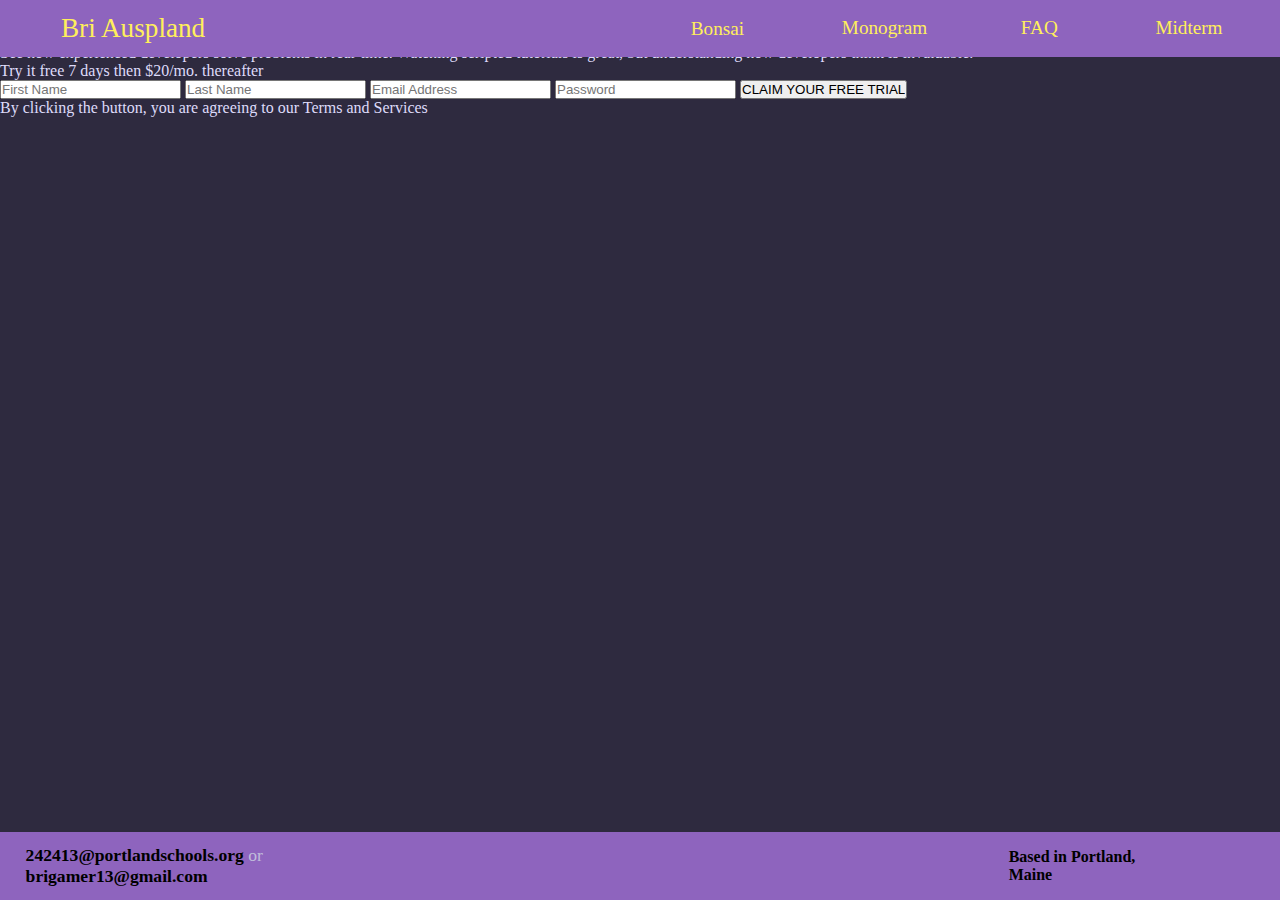
==== index.html @ fe3e2e98 "commit" ====
<!DOCTYPE html>
<html lang="en">
<head>
    <meta charset="UTF-8">
    <meta name="viewport" content="width=device-width, initial-scale=1.0">
    <link rel="stylesheet" href="https://cdnjs.cloudflare.com/ajax/libs/font-awesome/6.4.2/css/all.min.css" integrity="sha512-z3gLpd7yknf1YoNbCzqRKc4qyor8gaKU1qmn+CShxbuBusANI9QpRohGBreCFkKxLhei6S9CQXFEbbKuqLg0DA==" crossorigin="anonymous" referrerpolicy="no-referrer"/>
    <link rel="preconnect" href="https://fonts.googleapis.com">
    <link rel="preconnect" href="https://fonts.gstatic.com" crossorigin>
    <link href="https://fonts.googleapis.com/css2?family=Poppins:wght@400;500;600;700&family=Work+Sans:wght@400;600;700&display=swap" rel="stylesheet">
    <link rel="stylesheet" href="index.css">
    <title>Bri - Websites</title>
</head>
<body>
    <header>
        <div class="user">
            <i class="fa-solid fa-user i_user"></i>
            <p class="my_name">Bri Auspland</p>
        </div>
        <i class="fa-solid fa-bars menu"></i>
        <ul class="links">
            <li><a href="html/bonsai.html" class="project">Bonsai</a></li>
            <li><a href="html/monogram.html" class="project">Monogram</a></li>
            <li><a href="html/hamburger.html" class="project">FAQ</a></li>
            <li><a href="html/midterm.html" class="project">Midterm</a></li>
        </ul>
        <ul class="hamburg">
            <i class="fa-solid fa-xmark close"></i>
            <p class="info">Links to projects</p>
            <li><a href="html/bonsai.html" class="project">Bonsai</a></li>
            <li><a href="html/monogram.html" class="project">Monogram</a></li>
            <li><a href="html/hamburger.html" class="project">FAQ</a></li>
            <li><a href="html/midterm.html" class="project">Midterm</a></li>
        </ul>
    </header>

    <main>
        <div class="sign-up">
            <div class="top-text">
                <p class="title">Learn to code by watching others</p>
                <p class="sub-title">See how experienced developers solve problems in real-time. Watching scripted tutorials is great, but understanding how developers think is invaluable.</p>
            </div>
            <div class="bot-half">
                <div class="purp-box">
                    <p class="adver"><span class="bold">Try it free 7 days</span> then $20/mo. thereafter</p>
                </div>

                <div class="white-box">
                    <form action="" class="trial">
                        <input type="text" name="fname" id="fname" placeholder="First Name">
                        <input type="text" name="lname" id="lname" placeholder="Last Name">
                        <input type="email" name="email" id="email" placeholder="Email Address">
                        <input type="password" name="password" id="password" placeholder="Password">
                        <input type="submit" value="CLAIM YOUR FREE TRIAL">
                    </form>
                    <p class="disclaim">By clicking the button, you are agreeing to our <span class="orange-clr">Terms and Services</span></p>
                </div>
            </div>
        </div>
    </main>

    <footer>
        <div class="foot_l">
            <p>242413@portlandschools.org <span class="or">or</span> brigamer13@gmail.com</p>
        </div>
        <div class="foot_r">
            <p class="foot_text">Based in Portland, Maine</p>
            <div class="icons">
                <a href="https://instagram.com/vaebrix/" target="_blank" class="contact"><i class="fa-brands fa-square-instagram"></i></a>
                <a href="https://facebook.com/profile.php/?id=100013125030064" target="_blank" class="contact"><i class="fa-brands fa-square-facebook"></i></a>
                <a href="https://tiktok.com/@vaebrix" target="_blank" class="contact"><i class="fa-brands fa-tiktok"></i></a>
                <a href="https://github.com/BriA827" target="_blank" class="contact"><i class="fa-brands fa-github"></i></a>
            </div>
        </div>
    </footer>
    <script src="index.js"></script>
</body>
</html>
---- index.css ----
:root{
    --primary-red: hsl(0, 100%, 74%);
    --primary-green: hsl(154, 59%, 51%);
    --accent-purple: hsl(248, 32%, 49%);
    --neutral-grey: hsl(249, 10%, 26%);
    --neutral-white: hsl(246, 25%, 77%);
}

*{
    box-sizing: border-box;
    margin: 0;
    padding: 0;
}

body{
    background-color: rgb(46, 42, 63);
}

header{
    position: fixed;
    width: 100%;
    padding: 1%;
    display: flex;
    flex-direction: row;
    justify-content: space-between;
    align-items: center;
    background-color: rgb(142, 100, 190);
    color: rgb(255, 239, 91);
}

.user{
    width: 25%;
    display: flex;
    justify-content: start;
    align-items: center;
    padding-left: 2%;
    font-size: clamp(1.5rem, 3vw, 1.7rem);
}

.i_user{
    font-size: clamp(1.5rem, 3vw, 1.7rem);
    padding: 0 4%;
}

.menu,.close,.info,.hamburg{
    display: none;
}

.links{
    width: 50%;
    list-style-type: none;
    display: flex;
    justify-content: space-around;
    align-items: center;
}

.project:hover{
    border: 1px solid rgba(46, 42, 63, 0.5);
    box-shadow: 6px 6px 2px rgba(0, 0, 0, 0.089);
    border-radius: 10px;
}

.project{
    border: 1px solid transparent;
    width: 100%;
    text-decoration: none;
    color: rgb(255, 239, 91);
    font-size: larger;
    background: rgb(142, 100, 190);
    padding: 5%;
}

main{
    margin: 0;
    padding: 2% 0;
    color: rgb(222, 219, 250);
}

.main_title{
    margin: 3% 2% 0 2%;
    color: rgb(255, 255, 255);
}

.contact{
    font-size: x-large;
    color: #000000;
}

footer{
    width: 100%;
    position:fixed;
    left:0px;
    bottom:0px;
    padding: 1% 2%;
    display: flex;
    flex-direction: row;
    justify-content: space-between;
    align-items: center;
    background-color: rgb(142, 100, 190);
    color: rgb(0, 0, 0);
}

.foot_l{
    display: flex;
    width: 25%;
    font-size: clamp(.6rem, 3vw, 1.1rem);
    align-items: center;
    font-weight: bold;
}

.or{
    font-weight: 100;
    color: rgb(192, 189, 219)
}

.foot_r{
  width: 20%;
  font-size: clamp(.5rem, 3vw, 1rem);
  display: flex;
  justify-content: space-between;
  align-items: center;
  font-weight: bold;
}

.icons{
    width: 50%;
    display: flex;
    justify-content: space-evenly;
}

@media (max-width: 700px){
    .menu{
        display: flex;
        padding-right: 5%;
    }
    .user{
        width: 100%;
    }
    .links{
        display: none;
    }
    header{
        height: 6vh;
    }
    .hamburg{
        width: 50%;
        list-style-type: none;
        background-color: rgb(142, 100, 190);
        position: absolute;
        top: 0;
        left: 0;
        width: 100%;
        height: fit-content;
        padding-bottom: 5%;
        border: 2px solid black;
        box-shadow: 6px 10px 5px rgba(0, 0, 0, 0.342);
        display: none;
        flex-direction: column;
        justify-content: start;
        align-items: center;
    }
    li{
        margin-top: 4%;
    }
    .info{
        font-size: x-large;
        font-weight: bold;
        display: flex;
        
        padding-top: 1%;
    }
    .close{
        width: 80%;
        justify-content: right;
        display: flex;
        font-size: x-large;
        padding: 4% 0 0 88%;
    }
    footer{
        justify-content: space-between;
    }
    .foot_l{
        width: 40%;
    }
    .foot_r{
        width: 55%;
        justify-content: space-between;
    }
    .icons > a{
        padding: 0 2%;
    }
    .sign-up{
        height: 100vh;
        padding: 20% 5%;
        background-color: var(--primary-red);
        background-image: url("images/bg-intro-desktop.png");
        font-family: 'Poppins', sans-serif;
        display: flex;
        flex-direction: column;
        justify-content: start;
        align-items: center;
    }
    .title{
        font-weight: 700;
        font-size: x-large;
        text-align: center;
        width: 85%;
        color: white;
        margin-left: 8%;
    }
    .sub-title{
        text-align: center;
        color: white;
        margin-top: 5%;
        padding: 0 3%;
    }
    .purp-box{
        background-color: var(--accent-purple);
        text-align: center;
        margin: 10% 0 6% 0;
        padding: 5% 15%;
        border-radius: 10px;
        box-shadow: 0px 7px 0px rgba(0, 0, 0, 0.158);
        color: var(--neutral-white);
    }
    .bold{
        font-weight: 600;
        color: white;
    }
    .white-box{
        background-color: white;
        border-radius: 10px;
        box-shadow: 0px 7px 0px rgba(0, 0, 0, 0.137);
        padding: 7%;
    }
    input>::placeholder{
        color: var(--neutral-grey);
        font-weight: 600;
    }
}
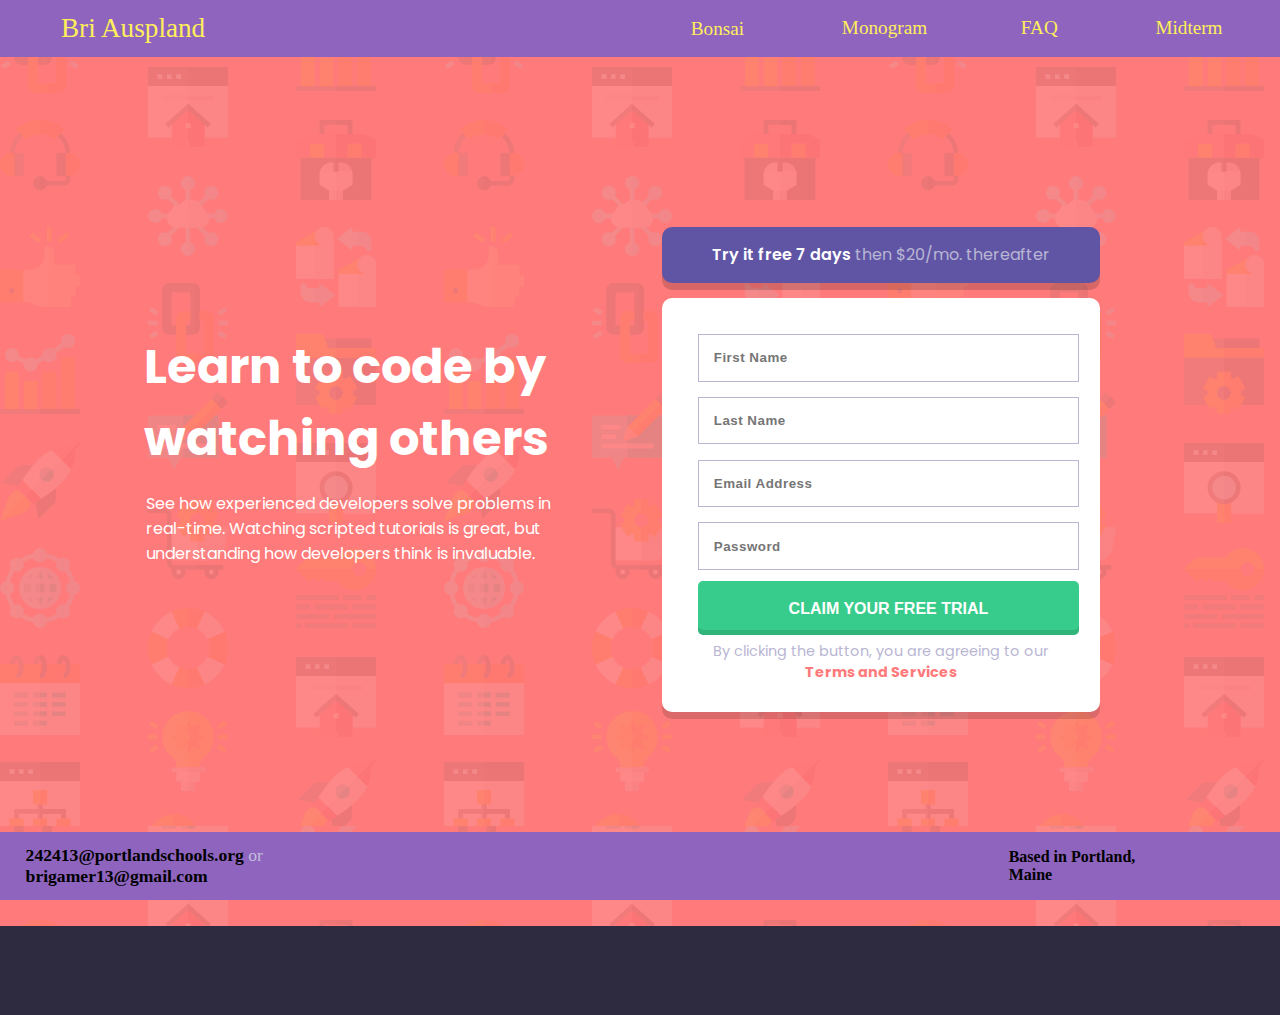
==== commit bd5ef416: "commit" ====
--- a/index.html
+++ b/index.html
@@ -46,10 +46,10 @@
 
                 <div class="white-box">
                     <form action="" class="trial">
-                        <input type="text" name="fname" id="fname" placeholder="First Name">
-                        <input type="text" name="lname" id="lname" placeholder="Last Name">
-                        <input type="email" name="email" id="email" placeholder="Email Address">
-                        <input type="password" name="password" id="password" placeholder="Password">
+                        <input type="text" name="fname" id="fname" placeholder="First Name" required>
+                        <input type="text" name="lname" id="lname" placeholder="Last Name" required>
+                        <input type="email" name="email" id="email" placeholder="Email Address" required>
+                        <input type="password" name="password" id="password" placeholder="Password" required>
                         <input type="submit" value="CLAIM YOUR FREE TRIAL">
                     </form>
                     <p class="disclaim">By clicking the button, you are agreeing to our <span class="orange-clr">Terms and Services</span></p>
--- a/index.css
+++ b/index.css
@@ -128,6 +128,100 @@
     justify-content: space-evenly;
 }
 
+.sign-up{
+        height: 100vh;
+        padding: 0% 5%;
+        background-color: var(--primary-red);
+        background-image: url("images/bg-intro-desktop.png");
+        font-family: 'Poppins', sans-serif;
+        display: flex;
+        flex-direction: row;
+        justify-content: start;
+        align-items: center;
+        margin-bottom: 5%;
+        padding: 0 8%;
+    }
+    .top-text{
+        width: 50%;
+        margin-right: 4%;
+        padding-bottom: 5%;
+    }
+    .title{
+        font-weight: 700;
+        font-size: 3rem;
+        color: white;
+        margin-left: 8%;
+        width: 80%;
+    }
+    .sub-title{
+        color: white;
+        width: 80%;
+        margin: 3% 0 0 8.5%;
+    }
+    .bot-half{
+        width: 50%;
+        padding-bottom: 6%;
+    }
+    .purp-box{
+        background-color: var(--accent-purple);
+        text-align: center;
+        margin: 10% 0 3% 0;
+        padding: 3% 2%;
+        border-radius: 10px;
+        box-shadow: 0px 7px 0px rgba(0, 0, 0, 0.158);
+        color: var(--neutral-white);
+        width: 85%;
+    }
+    .bold{
+        font-weight: 600;
+        color: white;
+    }
+    .white-box{
+        background-color: white;
+        border-radius: 10px;
+        box-shadow: 0px 7px 0px rgba(0, 0, 0, 0.137);
+        padding: 5.5%;
+        width: 85%;
+    }
+    input[type=text],input[type=email],input[type=password]{
+        color: var(--neutral-grey);
+        font-weight: 700;
+        width: 100%;
+        padding: 4%;
+        margin: 2%;
+        border: .25px solid var(--neutral-white);
+        letter-spacing: .5px;
+    }
+    input[type=submit]{
+        color: white;
+        font-weight: 700;
+        background-color: var(--primary-green);
+        padding: 5% 16% 3% 16%;
+        border: none;
+        border-radius: 5px;
+        box-shadow: 0px 5px 0px hsl(154, 57%, 45%);
+        font-size: 1rem;
+        margin: 1% 0 1% 2%;
+        width: 100%;
+    }
+
+    input[type=submit]:hover{
+        background-color: hsl(154, 57%, 45%);
+    }
+    
+    .orange-clr{
+        color: var(--primary-red);
+        font-weight: 700;
+    }
+    .disclaim{
+        text-align: center;
+        margin: 2% 7% 0 0%;
+        width: 100%;
+        font-size: .9rem;
+        font-weight: 400;
+        color: var(--neutral-white);
+    }
+
 @media (max-width: 700px){
     .menu{
         display: flex;
@@ -191,50 +285,51 @@
     }
     .sign-up{
         height: 100vh;
-        padding: 20% 5%;
-        background-color: var(--primary-red);
-        background-image: url("images/bg-intro-desktop.png");
-        font-family: 'Poppins', sans-serif;
-        display: flex;
+        padding: 20% 5% 30% 5%;
         flex-direction: column;
-        justify-content: start;
-        align-items: center;
+        margin-bottom: 5%;
+    }
+    .top-text{
+        width: 100%;
+        margin: 0;
+        padding: 0;
     }
     .title{
-        font-weight: 700;
         font-size: x-large;
         text-align: center;
         width: 85%;
-        color: white;
         margin-left: 8%;
     }
     .sub-title{
         text-align: center;
-        color: white;
         margin-top: 5%;
         padding: 0 3%;
     }
+    .bot-half{
+        width: 100%;
+        padding: 0 0 6% 0;
+    }
     .purp-box{
-        background-color: var(--accent-purple);
-        text-align: center;
         margin: 10% 0 6% 0;
         padding: 5% 15%;
-        border-radius: 10px;
-        box-shadow: 0px 7px 0px rgba(0, 0, 0, 0.158);
-        color: var(--neutral-white);
-    }
-    .bold{
-        font-weight: 600;
-        color: white;
+        width: 100%;
     }
     .white-box{
-        background-color: white;
-        border-radius: 10px;
-        box-shadow: 0px 7px 0px rgba(0, 0, 0, 0.137);
         padding: 7%;
-    }
-    input>::placeholder{
-        color: var(--neutral-grey);
-        font-weight: 600;
+        width: 100%;
+    }
+    input[type=text],input[type=email],input[type=password]{
+        width: 100%;
+        padding: 5% 3%;
+        margin: 3% 0;
+    }
+    input[type=submit]{
+        padding: 7% 16% 5% 16%;
+        font-size: 1rem;
+        margin: 2% 0;
+    }
+    .disclaim{
+        text-align: center;
+        margin: 4% 7% 0 0%;
     }
 }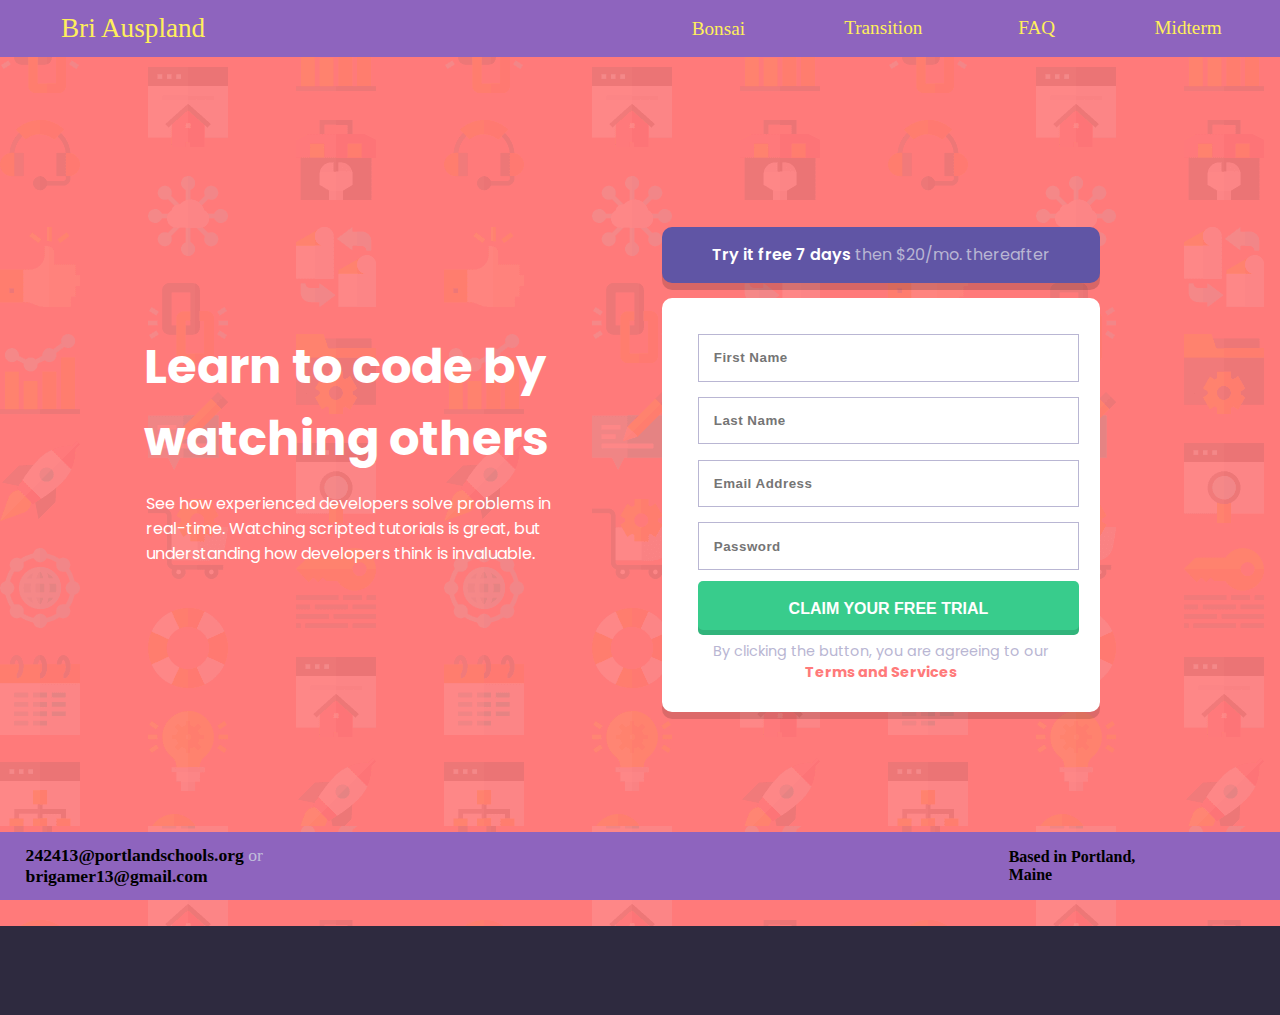
==== commit 92f8b293: "commit" ====
--- a/index.html
+++ b/index.html
@@ -19,7 +19,7 @@
         <i class="fa-solid fa-bars menu"></i>
         <ul class="links">
             <li><a href="html/bonsai.html" class="project">Bonsai</a></li>
-            <li><a href="html/monogram.html" class="project">Monogram</a></li>
+            <li><a href="html/trans-ition-form.html" class="project">Transition</a></li>
             <li><a href="html/hamburger.html" class="project">FAQ</a></li>
             <li><a href="html/midterm.html" class="project">Midterm</a></li>
         </ul>
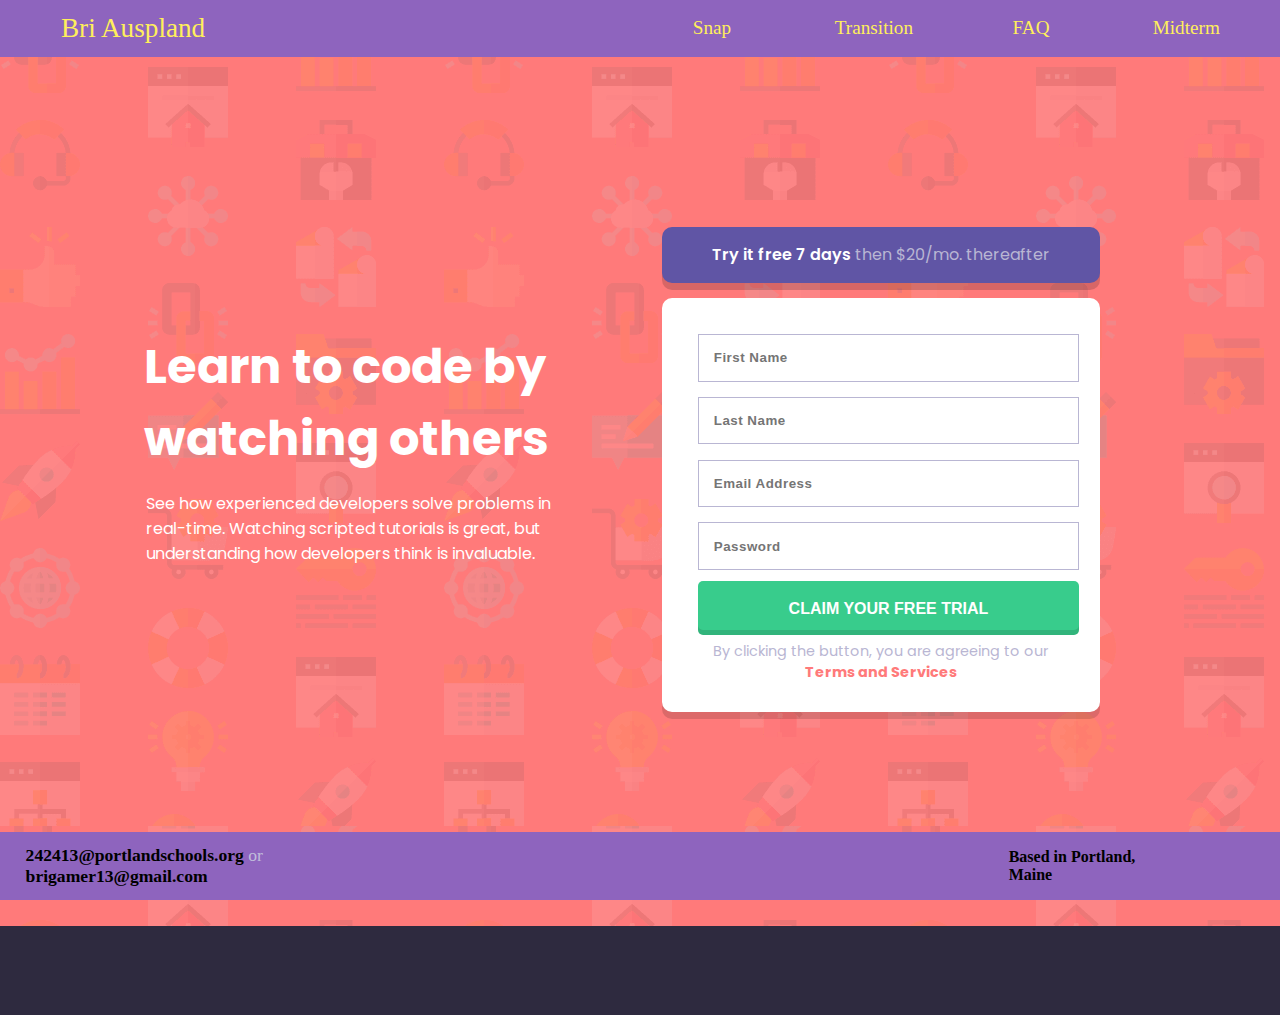
==== commit 711e597e: "commit" ====
--- a/index.html
+++ b/index.html
@@ -18,7 +18,7 @@
         </div>
         <i class="fa-solid fa-bars menu"></i>
         <ul class="links">
-            <li><a href="html/bonsai.html" class="project">Bonsai</a></li>
+            <li><a href="html/snap.html" class="project">Snap</a></li>
             <li><a href="html/trans-ition-form.html" class="project">Transition</a></li>
             <li><a href="html/hamburger.html" class="project">FAQ</a></li>
             <li><a href="html/midterm.html" class="project">Midterm</a></li>
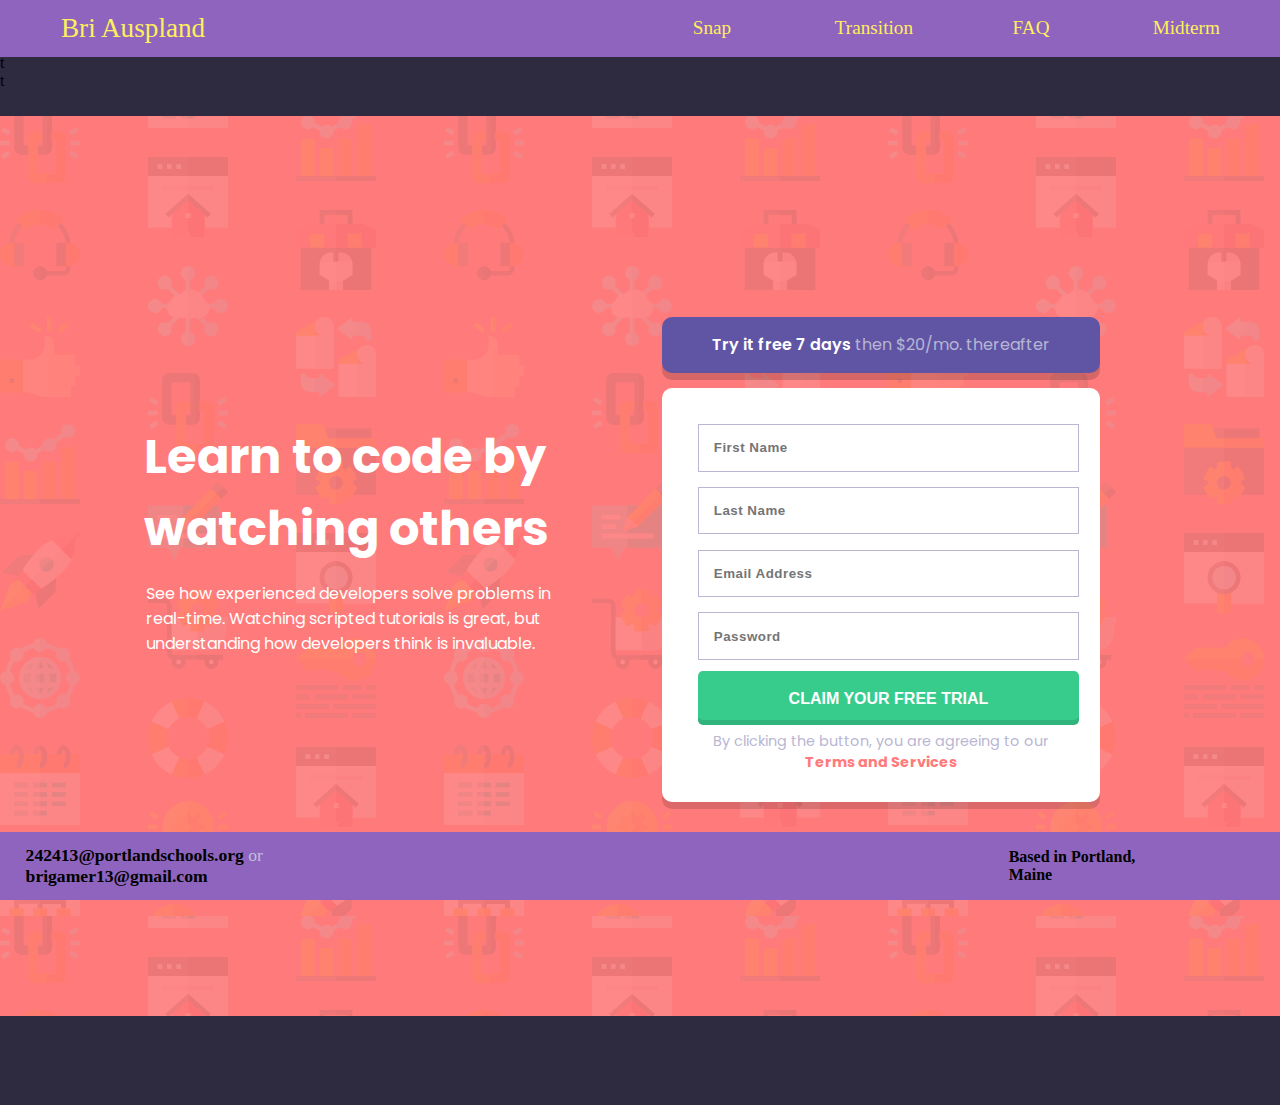
==== commit 939fc23a: "commit" ====
--- a/index.html
+++ b/index.html
@@ -32,6 +32,25 @@
             <li><a href="html/midterm.html" class="project">Midterm</a></li>
         </ul>
     </header>
+
+    <!-- <div style="margin-left: 0 5rem;">
+        <p style="padding-top: 5rem; color: aliceblue;"><span class="output">Waiting for a joke.</span></p>
+        <p class="joke-button" style="cursor: pointer; padding: .5rem .75rem; background-color: aliceblue; color: black; width: 150px;">Click Here</p>
+    </div> -->
+
+    <div class="weather-div">
+        <div class="w-left">
+            <p class="area">t</p>
+            <p class="weather">t</p>
+        </div>
+        <div class="w-middle">
+            <p class="test">0</p>
+        </div>
+        <div class="w-right">
+            <p class="degrees">t</p>
+            <p class="forcast">t</p>
+        </div>
+    </div>
 
     <main>
         <div class="sign-up">
--- a/index.css
+++ b/index.css
@@ -332,4 +332,19 @@
         text-align: center;
         margin: 4% 7% 0 0%;
     }
+
+    /* weather */
+    .weather-div{
+        padding: 20% 5% 8% 5%;
+        background-color: #0d5a7e;
+        display: flex;
+        flex-direction: row;
+        justify-content: space-between;
+        align-items: center;
+        color: white;
+        font-size: x-large;
+    }
+    .test{
+        font-size: 3rem;
+    }
 }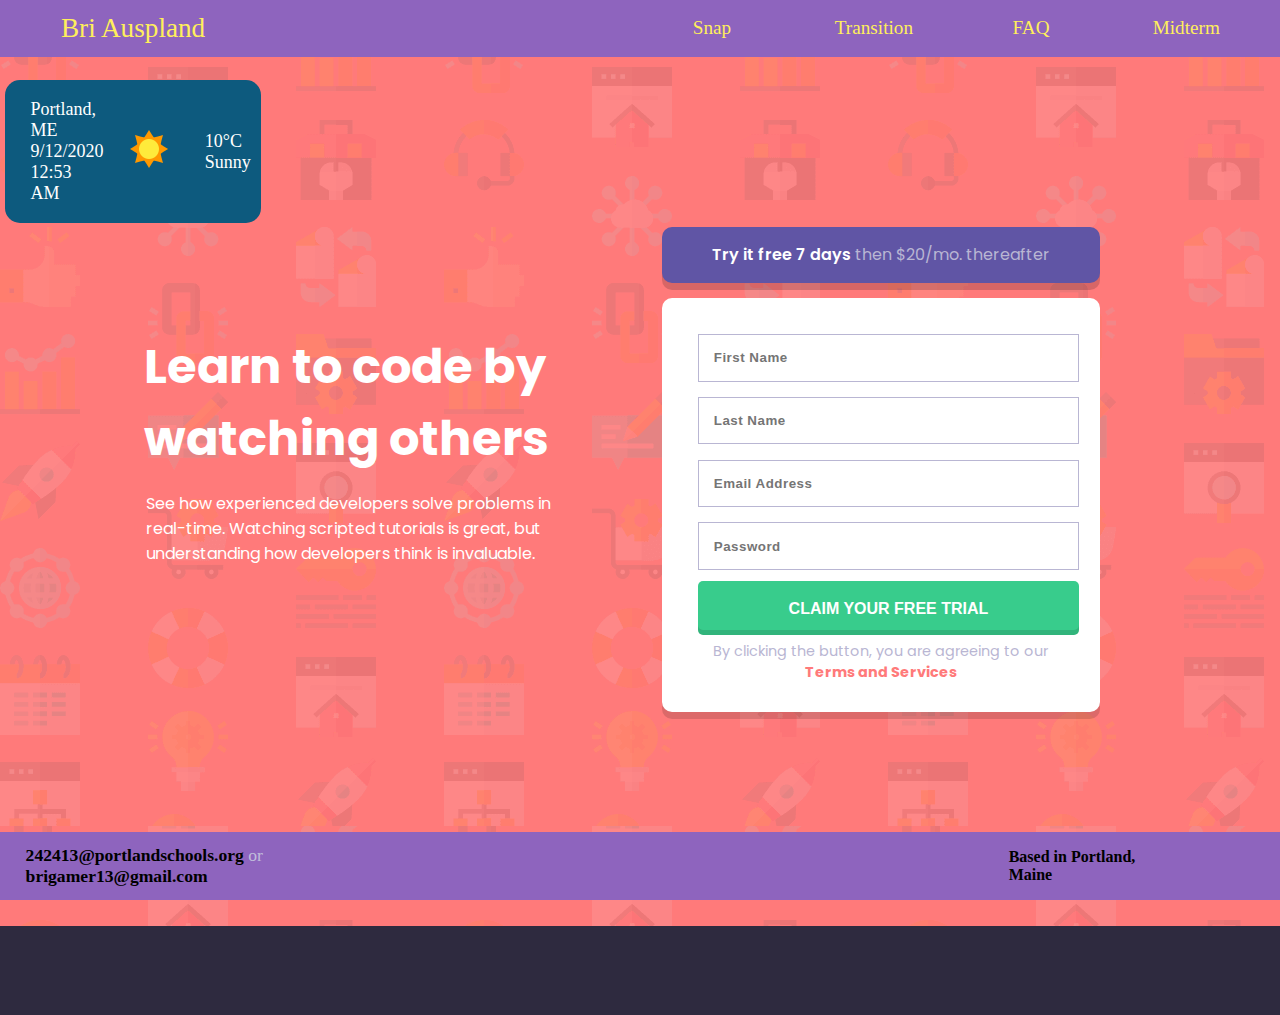
==== commit 229c2b6c: "commit" ====
--- a/index.html
+++ b/index.html
@@ -40,15 +40,16 @@
 
     <div class="weather-div">
         <div class="w-left">
-            <p class="area">t</p>
-            <p class="weather">t</p>
+            <p class="white-font area">Portland, ME</p>
+            <p class="white-font date">9/12/2020</p>
+            <p class="white-font time"></p>
         </div>
         <div class="w-middle">
-            <p class="test">0</p>
+            <img src="images/sunny.png" alt="Sunny" class="weather">
         </div>
         <div class="w-right">
-            <p class="degrees">t</p>
-            <p class="forcast">t</p>
+            <p class="white-font degrees">10&degC</p>
+            <p class="white-font forcast">Sunny</p>
         </div>
     </div>
 
--- a/index.css
+++ b/index.css
@@ -222,6 +222,37 @@
         color: var(--neutral-white);
     }
 
+    /* weather */
+    .weather-div{
+        position: fixed;
+        width: 20%;
+        top: 80px;
+        left: 5px;
+        padding: 1.5% 2% 1.5% 2%;
+        background-color: #0d5a7e;
+        display: flex;
+        flex-direction: row;
+        justify-content: space-between;
+        align-items: center;
+        font-size: large;
+        border-radius: 15px;
+    }
+    .white-font{
+        color: white;
+    }
+    .w-left{
+        width: 30%;
+    }
+    .w-middle{
+        width: 23%;
+        justify-content: center;
+        align-items: center;
+
+    }
+    .w-right{
+        width: 15%;
+    }
+
 @media (max-width: 700px){
     .menu{
         display: flex;
@@ -335,16 +366,11 @@
 
     /* weather */
     .weather-div{
-        padding: 20% 5% 8% 5%;
-        background-color: #0d5a7e;
-        display: flex;
-        flex-direction: row;
-        justify-content: space-between;
-        align-items: center;
-        color: white;
-        font-size: x-large;
-    }
-    .test{
-        font-size: 3rem;
+        position: static;
+        left: 0;
+        top: 0;
+        width: 100%;
+        margin: 0;
+        padding: 16% 2% 3% 2%;
     }
 }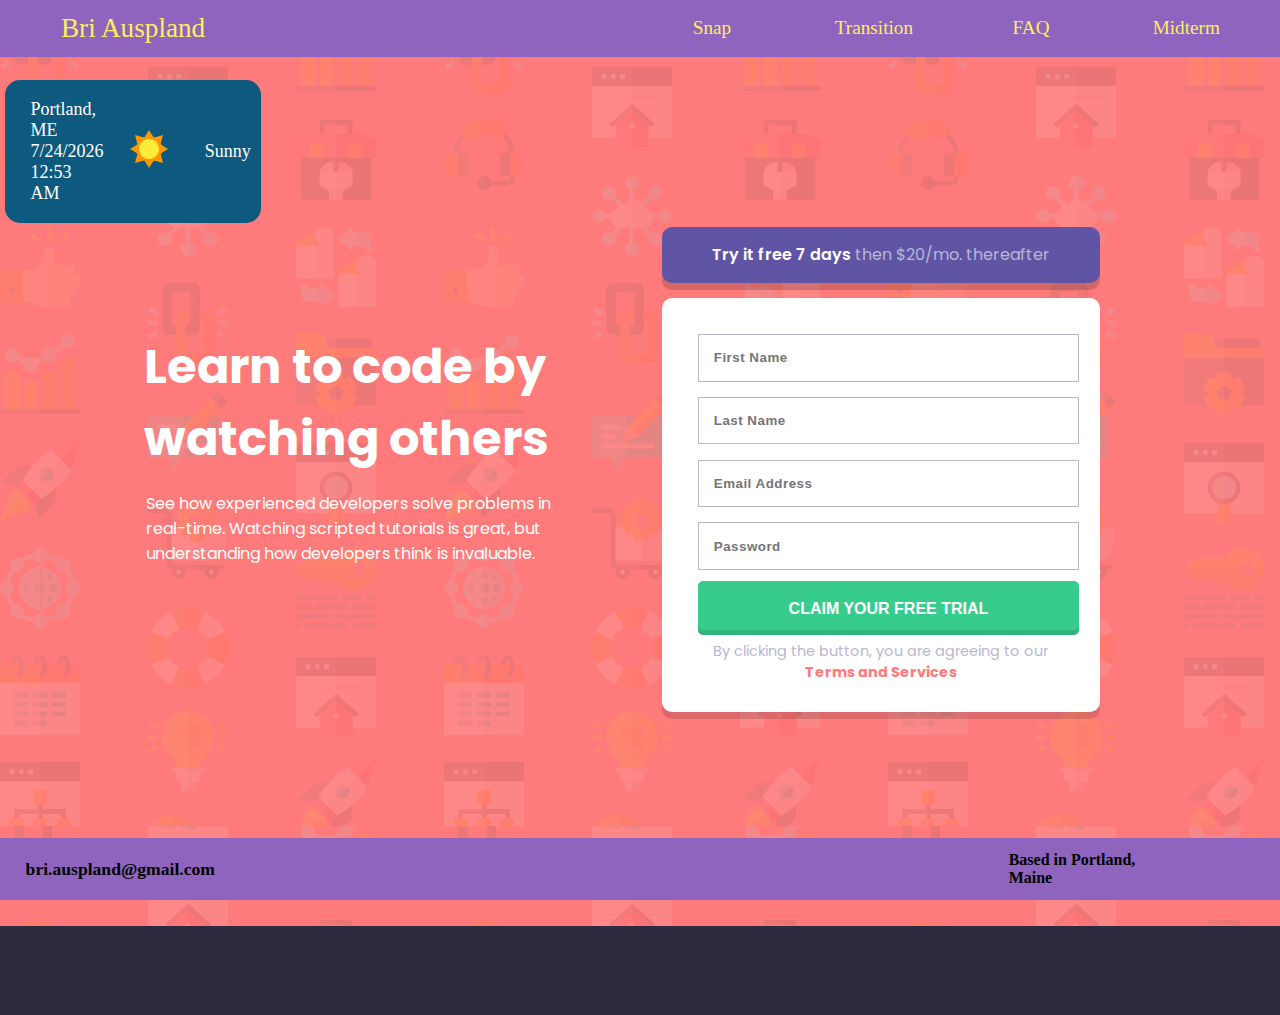
==== commit fc89122a: "commit" ====
--- a/index.html
+++ b/index.html
@@ -41,14 +41,14 @@
     <div class="weather-div">
         <div class="w-left">
             <p class="white-font area">Portland, ME</p>
-            <p class="white-font date">9/12/2020</p>
+            <p class="white-font date"></p>
             <p class="white-font time"></p>
         </div>
         <div class="w-middle">
-            <img src="images/sunny.png" alt="Sunny" class="weather">
+            <img src="images/sunny.png" alt="img for forcast" class="weather">
         </div>
         <div class="w-right">
-            <p class="white-font degrees">10&degC</p>
+            <p class="white-font degrees"></p>
             <p class="white-font forcast">Sunny</p>
         </div>
     </div>
@@ -80,7 +80,7 @@
 
     <footer>
         <div class="foot_l">
-            <p>242413@portlandschools.org <span class="or">or</span> brigamer13@gmail.com</p>
+            <p>bri.auspland@gmail.com</p>
         </div>
         <div class="foot_r">
             <p class="foot_text">Based in Portland, Maine</p>
--- a/index.css
+++ b/index.css
@@ -108,11 +108,6 @@
     font-weight: bold;
 }
 
-.or{
-    font-weight: 100;
-    color: rgb(192, 189, 219)
-}
-
 .foot_r{
   width: 20%;
   font-size: clamp(.5rem, 3vw, 1rem);
@@ -241,10 +236,10 @@
         color: white;
     }
     .w-left{
-        width: 30%;
+        width: 35%;
     }
     .w-middle{
-        width: 23%;
+        width: 28%;
         justify-content: center;
         align-items: center;
 
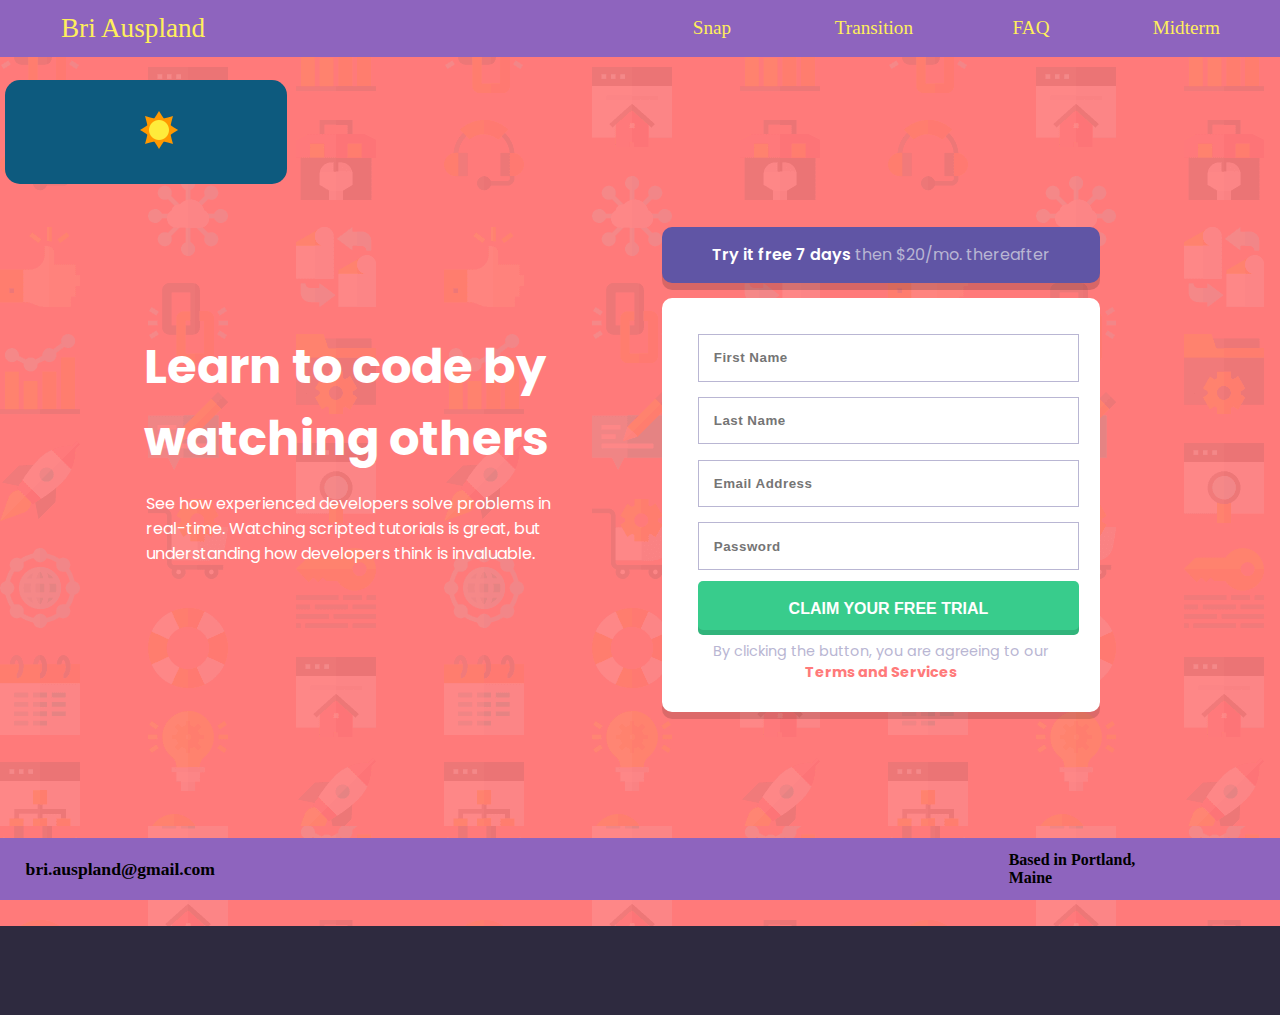
==== commit 8709f09c: "commit" ====
--- a/index.html
+++ b/index.html
@@ -40,16 +40,16 @@
 
     <div class="weather-div">
         <div class="w-left">
-            <p class="white-font area">Portland, ME</p>
+            <p class="white-font area"></p>
             <p class="white-font date"></p>
             <p class="white-font time"></p>
         </div>
         <div class="w-middle">
-            <img src="images/sunny.png" alt="img for forcast" class="weather">
+            <img src="images/sunny.png" alt="image for forcast" class="weather">
         </div>
         <div class="w-right">
             <p class="white-font degrees"></p>
-            <p class="white-font forcast">Sunny</p>
+            <p class="white-font forcast"></p>
         </div>
     </div>
 
--- a/index.css
+++ b/index.css
@@ -220,10 +220,10 @@
     /* weather */
     .weather-div{
         position: fixed;
-        width: 20%;
+        width: 22%;
         top: 80px;
         left: 5px;
-        padding: 1.5% 2% 1.5% 2%;
+        padding: 2%;
         background-color: #0d5a7e;
         display: flex;
         flex-direction: row;
@@ -236,7 +236,7 @@
         color: white;
     }
     .w-left{
-        width: 35%;
+        width: 34%;
     }
     .w-middle{
         width: 28%;
